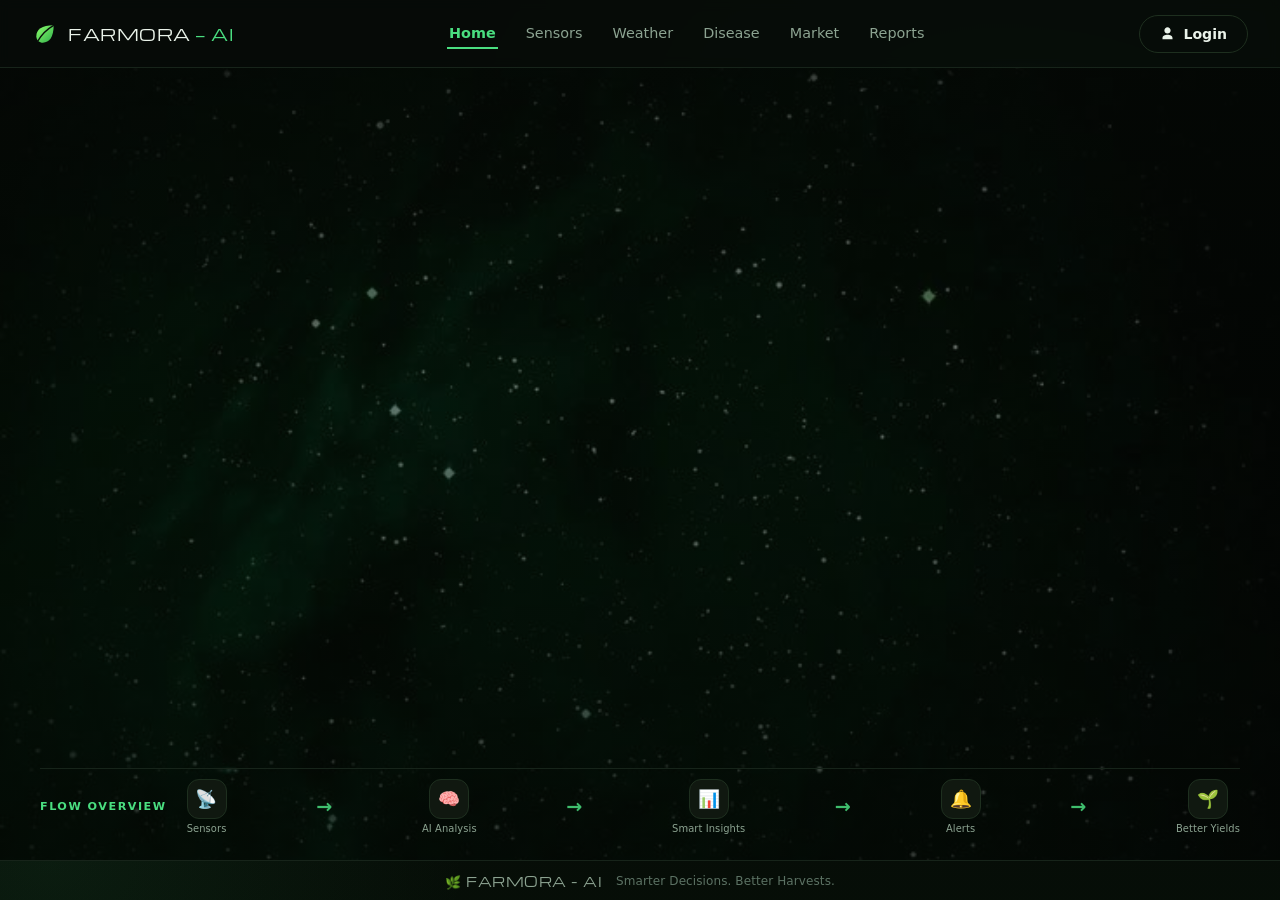
==== static/index.html @ d953efee "Initial commit: Farmora AI ready for Render deployment" ====
<!DOCTYPE html>
<html lang="en">
<head>
<meta charset="UTF-8">
<meta name="viewport" content="width=device-width, initial-scale=1.0">
<title>Farmora AI — Smarter Farming, Powered by Data</title>
<link rel="preconnect" href="https://fonts.googleapis.com">
<link rel="preconnect" href="https://fonts.gstatic.com" crossorigin>
<link href="https://fonts.googleapis.com/css2?family=Michroma&display=swap" rel="stylesheet">
<link rel="stylesheet" href="style.css">
</head>
<body>

<!-- ================= NAVBAR ================= -->
<header class="navbar">
  <div class="nav-logo">
    <svg class="leaf-icon" viewBox="0 0 24 24" fill="none" xmlns="http://www.w3.org/2000/svg">
      <path d="M4 14C4 8 9 4 20 4C20 15 16 20 10 20C7 20 4 18 4 14Z" fill="url(#leafGrad)"/>
      <path d="M20 4C13 8 9 12 5 19" stroke="#0a0f0a" stroke-width="1.2" stroke-linecap="round"/>
      <defs>
        <linearGradient id="leafGrad" x1="4" y1="4" x2="20" y2="20" gradientUnits="userSpaceOnUse">
          <stop stop-color="#8CFF6B"/>
          <stop offset="1" stop-color="#2FAE4B"/>
        </linearGradient>
      </defs>
    </svg>
    <span>FARMORA <em>— AI</em></span>
  </div>

  <nav class="nav-links" id="navLinks">
    <button class="nav-link active" data-page="home">Home</button>
    <button class="nav-link" data-page="sensors">Sensors</button>
    <button class="nav-link" data-page="weather">Weather</button>
    <button class="nav-link" data-page="disease">Disease</button>
    <button class="nav-link" data-page="market">Market</button>
    <button class="nav-link" data-page="reports">Reports</button>
  </nav>

  <button class="btn btn-outline login-btn" id="loginBtn">
    <svg width="15" height="15" viewBox="0 0 24 24" fill="none"><path d="M12 12c2.7 0 5-2.3 5-5s-2.3-5-5-5-5 2.3-5 5 2.3 5 5 5Zm0 2c-4 0-8 2-8 5v2h16v-2c0-3-4-5-8-5Z" fill="currentColor"/></svg>
    <span id="loginBtnLabel">Login</span>
  </button>
</header>

<!-- ================= MAIN APP ================= -->
<main class="app">

  <!-- ============ HOME PAGE ============ -->
  <section class="page active" id="home">
    <div class="home-grid">

      <!-- Left: Hero -->
      <div class="hero-copy">
        <span class="eyebrow">AI-Powered Insights</span>
        <h1>AI-Powered Insights.<br><span class="accent">Smarter Farming.</span></h1>
        <p class="sub">Real-time data from your fields. Better decisions for a better tomorrow. All in one intelligent platform.</p>
        <div class="hero-actions">
          <button class="btn btn-primary" id="getStartedBtn">Get Started <span>→</span></button>
          <button class="btn btn-ghost" id="watchDemoBtn">▶ Watch Demo</button>
        </div>
        <div class="trust-row">
          <div class="avatars">
            <span class="avatar" style="background:#4ADE80"></span>
            <span class="avatar" style="background:#7ED957"></span>
            <span class="avatar" style="background:#2FAE4B"></span>
          </div>
          <span>Trusted by 5,000+ farmers</span>
        </div>

        <div class="feature-strip">
          <div class="feature-chip"><span class="fi"><svg viewBox="0 0 24 24" fill="none" stroke="currentColor" stroke-width="1.8" stroke-linecap="round" stroke-linejoin="round"><path d="M3 12h4l2-7 4 14 2-7h6"/></svg></span><div><b>Real-time</b><small>Sensor Data</small></div></div>
          <div class="feature-chip"><span class="fi"><svg viewBox="0 0 24 24" fill="none" stroke="currentColor" stroke-width="1.8" stroke-linecap="round" stroke-linejoin="round"><circle cx="16" cy="6" r="2.2"/><path d="M16 2.3v1M16 10.7v.9M20.4 6h1M10.6 6h1M19.2 3.2l.7-.7M11.4 9.4l.7-.7M19.2 8.8l.7.7M11.4 2.6l.7.7"/><path d="M4 18a3.2 3.2 0 0 1 .8-6.3A4.5 4.5 0 0 1 13.3 13a3 3 0 0 1-.9 5H4Z"/></svg></span><div><b>AI Weather</b><small>Forecasts</small></div></div>
          <div class="feature-chip"><span class="fi"><svg viewBox="0 0 24 24" fill="none" stroke="currentColor" stroke-width="1.8" stroke-linecap="round" stroke-linejoin="round"><path d="M4 14C4 8 9 4 19 4c0 10-4 15-10 15C6 19 4 17 4 14Z"/><path d="M19 4 9 14"/></svg></span><div><b>Disease</b><small>Detection</small></div></div>
          <div class="feature-chip"><span class="fi"><svg viewBox="0 0 24 24" fill="none" stroke="currentColor" stroke-width="1.8" stroke-linecap="round" stroke-linejoin="round"><path d="M5 19V12M11 19V7M17 19v-9"/><path d="M3 19h18"/></svg></span><div><b>Market</b><small>Analysis</small></div></div>
          <div class="feature-chip"><span class="fi"><svg viewBox="0 0 24 24" fill="none" stroke="currentColor" stroke-width="1.8" stroke-linecap="round" stroke-linejoin="round"><path d="M18 16v-5a6 6 0 0 0-12 0v5l-2 3h16l-2-3Z"/><path d="M10 21a2 2 0 0 0 4 0"/></svg></span><div><b>Smart</b><small>Alerts</small></div></div>
        </div>
      </div>

      <!-- Right: Character + floating stats -->
      <div class="hero-visual">
        <div class="glow-ring"></div>
        <img src="[data-uri]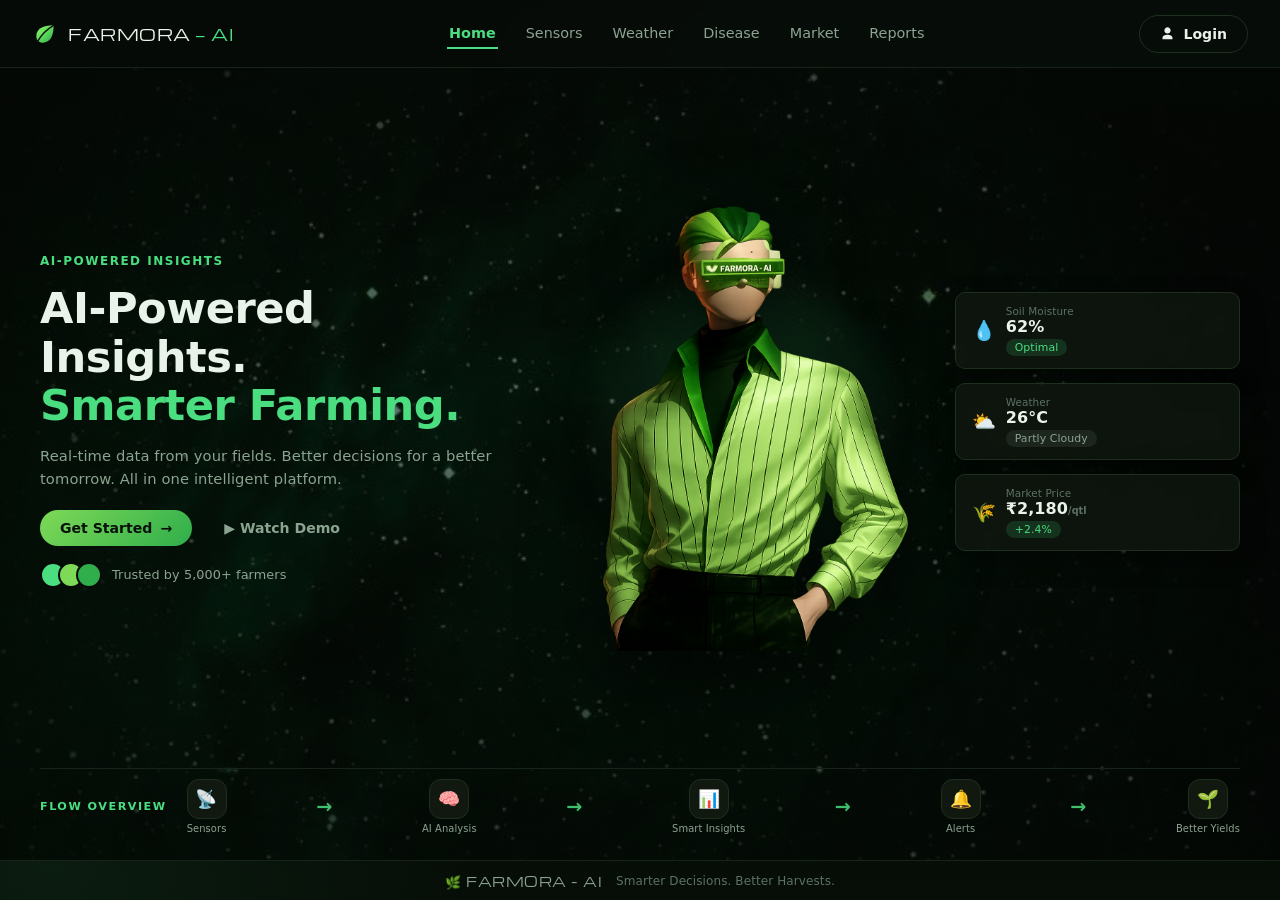
